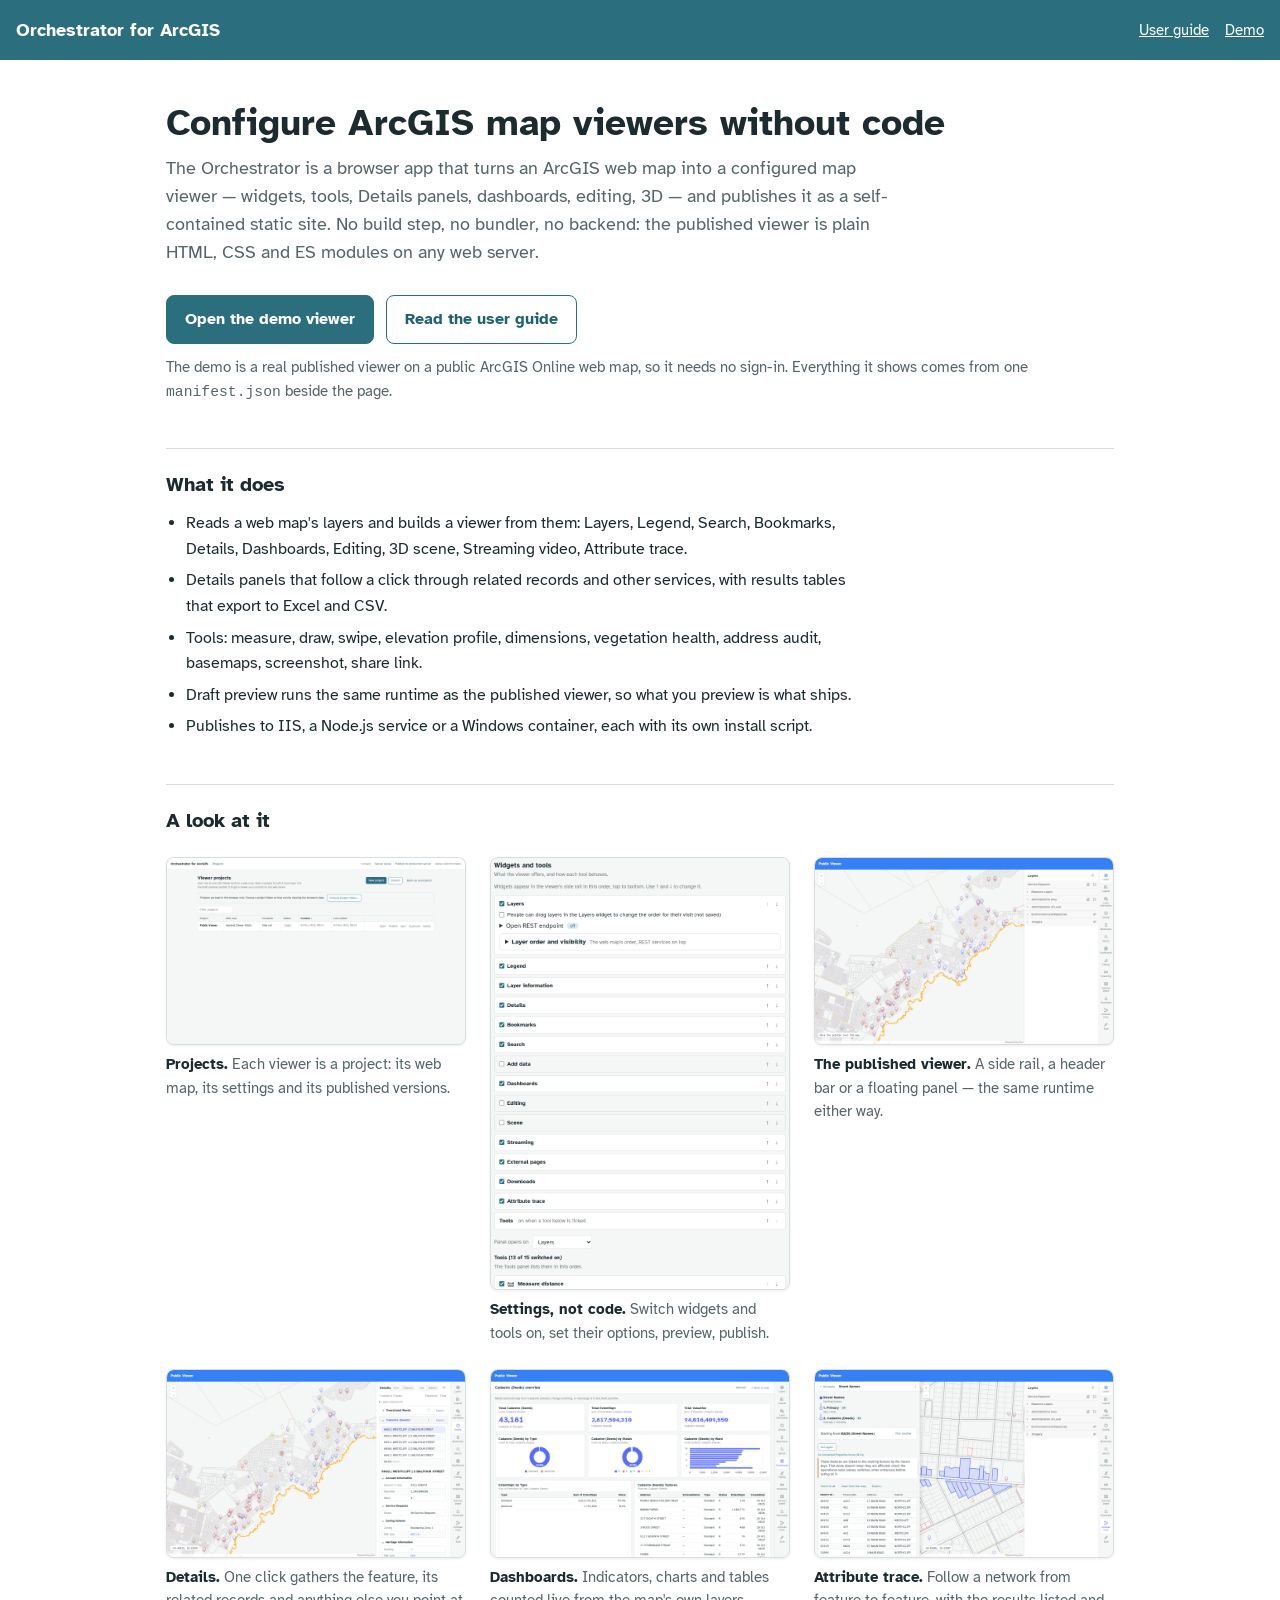
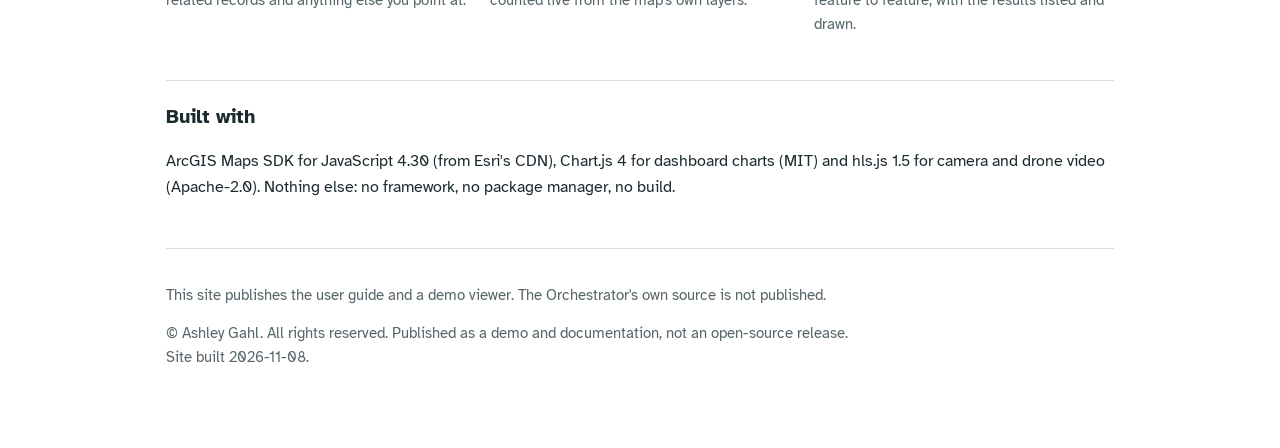
==== index.html @ 9d0098f0 "Site built from 5cd1960" ====
<!doctype html>
<!-- The public site's landing page (tools/public-site.mjs copies it to the top of the site and fills in 2026-11-08).
     Standalone on purpose: its own styles, no scripts, nothing from js/ — it is published where the Orchestrator
     itself is not. The palette and type match docs/user-guide.htm so the two pages feel like one site. -->
<html lang="en">
<head>
  <meta charset="utf-8">
  <meta name="viewport" content="width=device-width, initial-scale=1">
  <title>Orchestrator for ArcGIS</title>
  <meta name="description" content="Configure ArcGIS map viewers without code, and publish them as self-contained static sites.">
  <link rel="preconnect" href="https://fonts.googleapis.com">
  <link rel="preconnect" href="https://fonts.gstatic.com" crossorigin>
  <link href="https://fonts.googleapis.com/css2?family=Atkinson+Hyperlegible:ital,wght@0,400;0,700;1,400&display=swap" rel="stylesheet">
  <style>
    :root {
      --ink: #1C2B30; --muted: #56656a; --bg: #ffffff; --panel: #f4f7f6; --rule: #d7dfdd;
      --tide: #2B6F7F; --tide-soft: #e2eef0; --link: #22626f; --shadow: 0 1px 3px rgb(0 0 0 / .08);
      color-scheme: light;
    }
    @media (prefers-color-scheme: dark) {
      :root:not([data-theme="light"]) {
        --ink: #e3ebe9; --muted: #a2b1ad; --bg: #141c1e; --panel: #1b2629; --rule: #2f3d40;
        --tide: #5fb3c4; --tide-soft: #1d3338; --link: #7cc6d5; --shadow: none; color-scheme: dark;
      }
    }
    :root[data-theme="dark"] {
      --ink: #e3ebe9; --muted: #a2b1ad; --bg: #141c1e; --panel: #1b2629; --rule: #2f3d40;
      --tide: #5fb3c4; --tide-soft: #1d3338; --link: #7cc6d5; --shadow: none; color-scheme: dark;
    }
    * { box-sizing: border-box; }
    body { margin: 0; background: var(--bg); color: var(--ink); font: 16px/1.6 "Atkinson Hyperlegible", "Segoe UI", Arial, sans-serif; }
    a { color: var(--link); }
    :focus-visible { outline: 3px solid var(--tide); outline-offset: 2px; }
    .top { display: flex; align-items: center; gap: 14px; padding: 0 16px; height: 60px; background: var(--tide); color: #fff; }
    :root[data-theme="dark"] .top { background: #0f2a30; }
    @media (prefers-color-scheme: dark) { :root:not([data-theme="light"]) .top { background: #0f2a30; } }
    .top .brand { color: #fff; text-decoration: none; font-weight: 700; font-size: 1.1rem; }
    .top .brand span { font-weight: 400; opacity: .85; }
    .top nav { margin-left: auto; display: flex; gap: 16px; font-size: .95rem; }
    .top nav a { color: #fff; }
    .wrap { max-width: 980px; margin: 0 auto; padding: 0 16px 64px; }
    h1 { font-size: clamp(1.6rem, 4.5vw, 2.3rem); line-height: 1.25; margin: 40px 0 8px; }
    .lede { font-size: 1.1rem; color: var(--muted); margin: 0 0 28px; max-width: 62ch; }
    .cta { display: flex; flex-wrap: wrap; gap: 12px; margin-bottom: 12px; }
    .btn { display: inline-block; padding: 11px 18px; border-radius: 8px; text-decoration: none; font-weight: 700; border: 1px solid var(--tide); }
    .btn.primary { background: var(--tide); color: #fff; }
    .btn.primary:hover { filter: brightness(1.08); }
    .btn.ghost { color: var(--link); background: transparent; }
    .btn.ghost:hover { background: var(--tide-soft); }
    .note { font-size: .92rem; color: var(--muted); margin: 0 0 40px; }
    h2 { font-size: 1.25rem; margin: 44px 0 10px; padding-top: 20px; border-top: 1px solid var(--rule); }
    .does { margin: 0; padding-left: 20px; max-width: 70ch; }
    .does li { margin-bottom: 6px; }
    .tour { display: grid; gap: 24px; grid-template-columns: repeat(auto-fit, minmax(300px, 1fr)); margin: 20px 0 0; }
    figure { margin: 0; }
    figure img { width: 100%; height: auto; display: block; border: 1px solid var(--rule); border-radius: 8px; box-shadow: var(--shadow); background: var(--panel); }
    figcaption { font-size: .92rem; color: var(--muted); margin-top: 8px; }
    figcaption b { color: var(--ink); font-weight: 700; }
    footer { border-top: 1px solid var(--rule); margin-top: 48px; padding-top: 20px; font-size: .92rem; color: var(--muted); }
    footer p { max-width: 70ch; }
  </style>
</head>
<body>

<header class="top">
  <a class="brand" href="./">Orchestrator for ArcGIS</a>
  <nav>
    <a href="docs/user-guide.htm">User guide</a>
    <a href="viewer/">Demo</a>
  </nav>
</header>

<div class="wrap">
  <h1>Configure ArcGIS map viewers without code</h1>
  <p class="lede">
    The Orchestrator is a browser app that turns an ArcGIS web map into a configured map viewer — widgets, tools,
    Details panels, dashboards, editing, 3D — and publishes it as a self-contained static site. No build step, no
    bundler, no backend: the published viewer is plain HTML, CSS and ES modules on any web server.
  </p>

  <div class="cta">
    <a class="btn primary" href="viewer/">Open the demo viewer</a>
    <a class="btn ghost" href="docs/user-guide.htm">Read the user guide</a>
  </div>
  <p class="note">
    The demo is a real published viewer on a public ArcGIS Online web map, so it needs no sign-in. Everything it
    shows comes from one <code>manifest.json</code> beside the page.
  </p>

  <h2>What it does</h2>
  <ul class="does">
    <li>Reads a web map's layers and builds a viewer from them: Layers, Legend, Search, Bookmarks, Details, Dashboards, Editing, 3D scene, Streaming video, Attribute trace.</li>
    <li>Details panels that follow a click through related records and other services, with results tables that export to Excel and CSV.</li>
    <li>Tools: measure, draw, swipe, elevation profile, dimensions, vegetation health, address audit, basemaps, screenshot, share link.</li>
    <li>Draft preview runs the same runtime as the published viewer, so what you preview is what ships.</li>
    <li>Publishes to IIS, a Node.js service or a Windows container, each with its own install script.</li>
  </ul>

  <h2>A look at it</h2>
  <div class="tour">
    <figure>
      <img src="images/guide/projects.png" alt="The Orchestrator's projects list, each project a card with its web map and version.">
      <figcaption><b>Projects.</b> Each viewer is a project: its web map, its settings and its published versions.</figcaption>
    </figure>
    <figure>
      <img src="images/guide/s-widgets.png" alt="The widgets and tools settings page, with each widget switched on or off.">
      <figcaption><b>Settings, not code.</b> Switch widgets and tools on, set their options, preview, publish.</figcaption>
    </figure>
    <figure>
      <img src="images/guide/v-layers.png" alt="A published viewer showing the layer list beside the map.">
      <figcaption><b>The published viewer.</b> A side rail, a header bar or a floating panel — the same runtime either way.</figcaption>
    </figure>
    <figure>
      <img src="images/guide/v-details.png" alt="The Details panel showing a clicked feature's fields and related records.">
      <figcaption><b>Details.</b> One click gathers the feature, its related records and anything else you point at.</figcaption>
    </figure>
    <figure>
      <img src="images/guide/v-dashboards.png" alt="A dashboard of indicators and charts built from the web map's layers.">
      <figcaption><b>Dashboards.</b> Indicators, charts and tables counted live from the map's own layers.</figcaption>
    </figure>
    <figure>
      <img src="images/guide/v-trace-results.png" alt="Attribute trace following a network from one feature to the next.">
      <figcaption><b>Attribute trace.</b> Follow a network from feature to feature, with the results listed and drawn.</figcaption>
    </figure>
  </div>

  <h2>Built with</h2>
  <p>
    ArcGIS Maps SDK for JavaScript 4.30 (from Esri's CDN), Chart.js 4 for dashboard charts (MIT) and hls.js 1.5 for
    camera and drone video (Apache-2.0). Nothing else: no framework, no package manager, no build.
  </p>

  <footer>
    <p>
      This site publishes the user guide and a demo viewer. The Orchestrator's own source is not published.
    </p>
    <p>
      &copy; Ashley Gahl. All rights reserved. Published as a demo and documentation, not an open-source release.
      Site built 2026-11-08.
    </p>
  </footer>
</div>

</body>
</html>
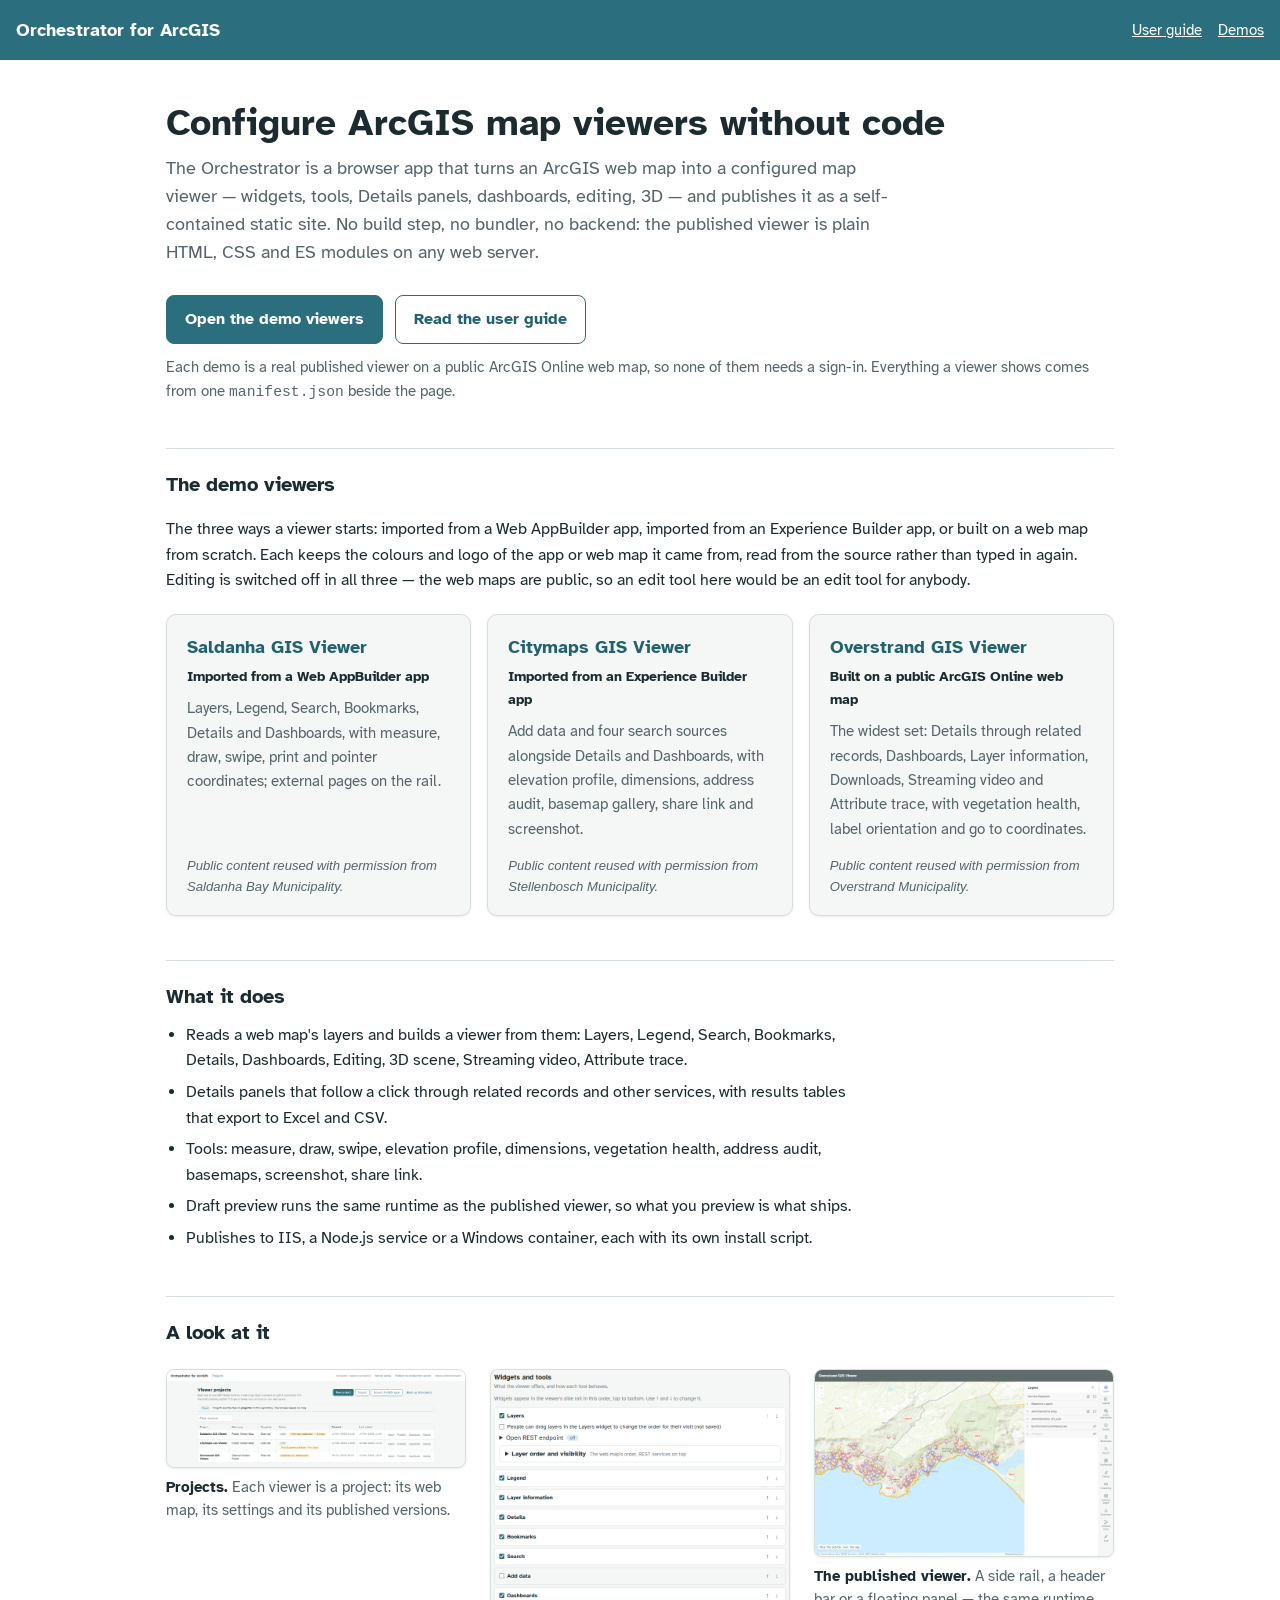
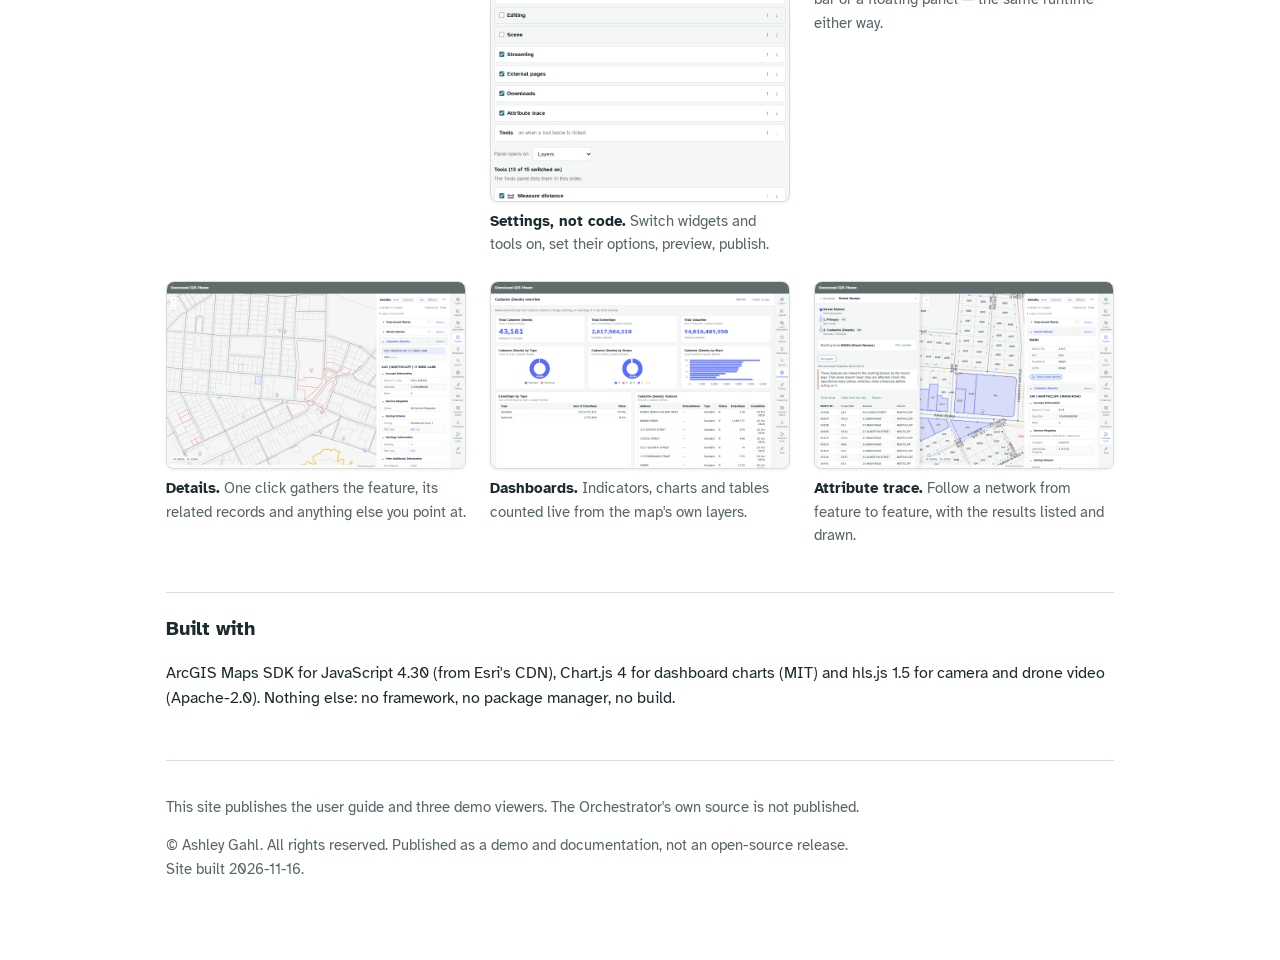
==== commit ec170837: "Site built from 3fbb7a5" ====
--- a/index.html
+++ b/index.html
@@ -1,5 +1,5 @@
 <!doctype html>
-<!-- The public site's landing page (tools/public-site.mjs copies it to the top of the site and fills in 2026-11-08).
+<!-- The public site's landing page (tools/public-site.mjs copies it to the top of the site and fills in 2026-11-16).
      Standalone on purpose: its own styles, no scripts, nothing from js/ — it is published where the Orchestrator
      itself is not. The palette and type match docs/user-guide.htm so the two pages feel like one site. -->
 <html lang="en">
@@ -52,6 +52,14 @@
     .does { margin: 0; padding-left: 20px; max-width: 70ch; }
     .does li { margin-bottom: 6px; }
     .tour { display: grid; gap: 24px; grid-template-columns: repeat(auto-fit, minmax(300px, 1fr)); margin: 20px 0 0; }
+    .demos { display: grid; gap: 16px; grid-template-columns: repeat(auto-fit, minmax(260px, 1fr)); margin: 20px 0 0; }
+    .demos .card { display: flex; flex-direction: column; padding: 18px 20px; border: 1px solid var(--rule);
+      border-radius: 10px; background: var(--panel); box-shadow: var(--shadow); text-decoration: none; color: var(--ink); }
+    .demos .card:hover { border-color: var(--tide); }
+    .demos .card h3 { margin: 0 0 4px; font-size: 1.1rem; color: var(--link); }
+    .demos .card p { margin: 0; font-size: .95rem; color: var(--muted); }
+    .demos .card .from { font-weight: 700; color: var(--ink); font-size: .9rem; margin-bottom: 8px; }
+    .demos .card .credit { margin-top: auto; padding-top: 14px; font-size: .82rem; font-style: italic; }
     figure { margin: 0; }
     figure img { width: 100%; height: auto; display: block; border: 1px solid var(--rule); border-radius: 8px; box-shadow: var(--shadow); background: var(--panel); }
     figcaption { font-size: .92rem; color: var(--muted); margin-top: 8px; }
@@ -66,7 +74,7 @@
   <a class="brand" href="./">Orchestrator for ArcGIS</a>
   <nav>
     <a href="docs/user-guide.htm">User guide</a>
-    <a href="viewer/">Demo</a>
+    <a href="viewer/">Demos</a>
   </nav>
 </header>
 
@@ -79,13 +87,44 @@
   </p>
 
   <div class="cta">
-    <a class="btn primary" href="viewer/">Open the demo viewer</a>
+    <a class="btn primary" href="viewer/">Open the demo viewers</a>
     <a class="btn ghost" href="docs/user-guide.htm">Read the user guide</a>
   </div>
   <p class="note">
-    The demo is a real published viewer on a public ArcGIS Online web map, so it needs no sign-in. Everything it
-    shows comes from one <code>manifest.json</code> beside the page.
+    Each demo is a real published viewer on a public ArcGIS Online web map, so none of them needs a sign-in.
+    Everything a viewer shows comes from one <code>manifest.json</code> beside the page.
   </p>
+
+  <h2>The demo viewers</h2>
+  <p>
+    The three ways a viewer starts: imported from a Web AppBuilder app, imported from an Experience Builder app,
+    or built on a web map from scratch. Each keeps the colours and logo of the app or web map it came from, read
+    from the source rather than typed in again. Editing is switched off in all three — the web maps are public,
+    so an edit tool here would be an edit tool for anybody.
+  </p>
+  <div class="demos">
+    <a class="card" href="viewer/saldanha/">
+      <h3>Saldanha GIS Viewer</h3>
+      <p class="from">Imported from a Web AppBuilder app</p>
+      <p>Layers, Legend, Search, Bookmarks, Details and Dashboards, with measure, draw, swipe, print and pointer
+        coordinates; external pages on the rail.</p>
+      <p class="credit">Public content reused with permission from Saldanha Bay Municipality.</p>
+    </a>
+    <a class="card" href="viewer/citymaps/">
+      <h3>Citymaps GIS Viewer</h3>
+      <p class="from">Imported from an Experience Builder app</p>
+      <p>Add data and four search sources alongside Details and Dashboards, with elevation profile, dimensions,
+        address audit, basemap gallery, share link and screenshot.</p>
+      <p class="credit">Public content reused with permission from Stellenbosch Municipality.</p>
+    </a>
+    <a class="card" href="viewer/overstrand/">
+      <h3>Overstrand GIS Viewer</h3>
+      <p class="from">Built on a public ArcGIS Online web map</p>
+      <p>The widest set: Details through related records, Dashboards, Layer information, Downloads, Streaming
+        video and Attribute trace, with vegetation health, label orientation and go to coordinates.</p>
+      <p class="credit">Public content reused with permission from Overstrand Municipality.</p>
+    </a>
+  </div>
 
   <h2>What it does</h2>
   <ul class="does">
@@ -132,11 +171,11 @@
 
   <footer>
     <p>
-      This site publishes the user guide and a demo viewer. The Orchestrator's own source is not published.
+      This site publishes the user guide and three demo viewers. The Orchestrator's own source is not published.
     </p>
     <p>
       &copy; Ashley Gahl. All rights reserved. Published as a demo and documentation, not an open-source release.
-      Site built 2026-11-08.
+      Site built 2026-11-16.
     </p>
   </footer>
 </div>
